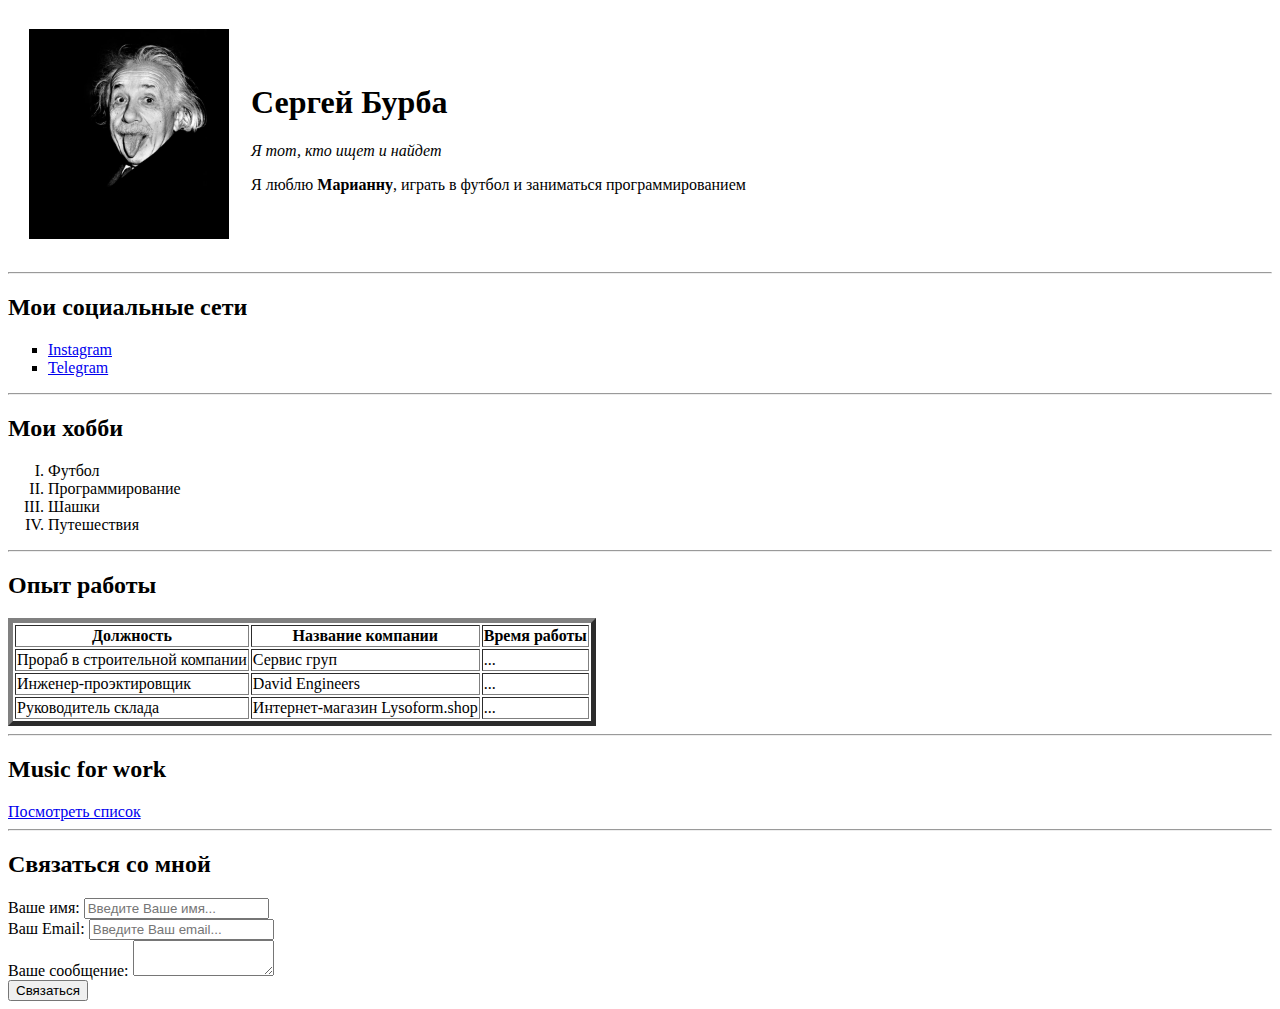
==== index.html @ e6ffceea "Create cv" ====
<!DOCTYPE html>
<html>
  <head>
    <meta charset="UTF-8" />
    <title>Serhii CV</title>
  </head>
  <body>
    <table cellspacing="20">
      <tr>
        <td>
          <img src="avatar.jpeg" width="200" alt="Here will be my foto" />
        </td>
        <td>
          <h1>Сергей Бурба</h1>
          <p><em>Я тот, кто ищет и найдет</em></p>
          <p>
            Я люблю <strong>Марианну</strong>, играть в футбол и заниматься
            программированием
          </p>
        </td>
      </tr>
    </table>

    <hr />

    <h2>Мои социальные сети</h2>
    <ul type="square">
      <li>
        <a href="https://instagram.com/sebur_1" target="_blank">Instagram</a>
      </li>
      <li><a href="https:/t.me/serhiib" target="_blank">Telegram</a></li>
    </ul>

    <hr />

    <h2>Мои хобби</h2>
    <ol type="I">
      <li>Футбол</li>
      <li>Программирование</li>
      <li>Шашки</li>
      <li>Путешествия</li>
    </ol>

    <hr />

    <h2>Опыт работы</h2>
    <table border="5">
      <tr>
        <th>Должность</th>
        <th>Название компании</th>
        <th>Время работы</th>
      </tr>
      <tr>
        <td>Прораб в строительной компании</td>
        <td>Сервис груп</td>
        <td>...</td>
      </tr>
      <tr>
        <td>Инженер-проэктировщик</td>
        <td>David Engineers</td>
        <td>...</td>
      </tr>
      <tr>
        <td>Руководитель склада</td>
        <td>Интернет-магазин Lysoform.shop</td>
        <td>...</td>
      </tr>
    </table>

    <hr />

    <h2>Music for work</h2>
    <a href="music.html">Посмотреть список</a>

    <hr />

    <h2>Связаться со мной</h2>
    <form action="/">
      <label for="name">Ваше имя:</label>
      <input type="text" id="name" placeholder="Введите Ваше имя..." />

      <br />

      <label for="email">Ваш Email:</label>
      <input type="text" id="email" placeholder="Введите Ваш email..." />

      <br />

      <label for="text">Ваше сообщение:</label>
      <textarea id="text" cols="15" rows="2"></textarea>

      <br />

      <input type="submit" value="Связаться" />
    </form>

    <footer></footer>
  </body>
</html>
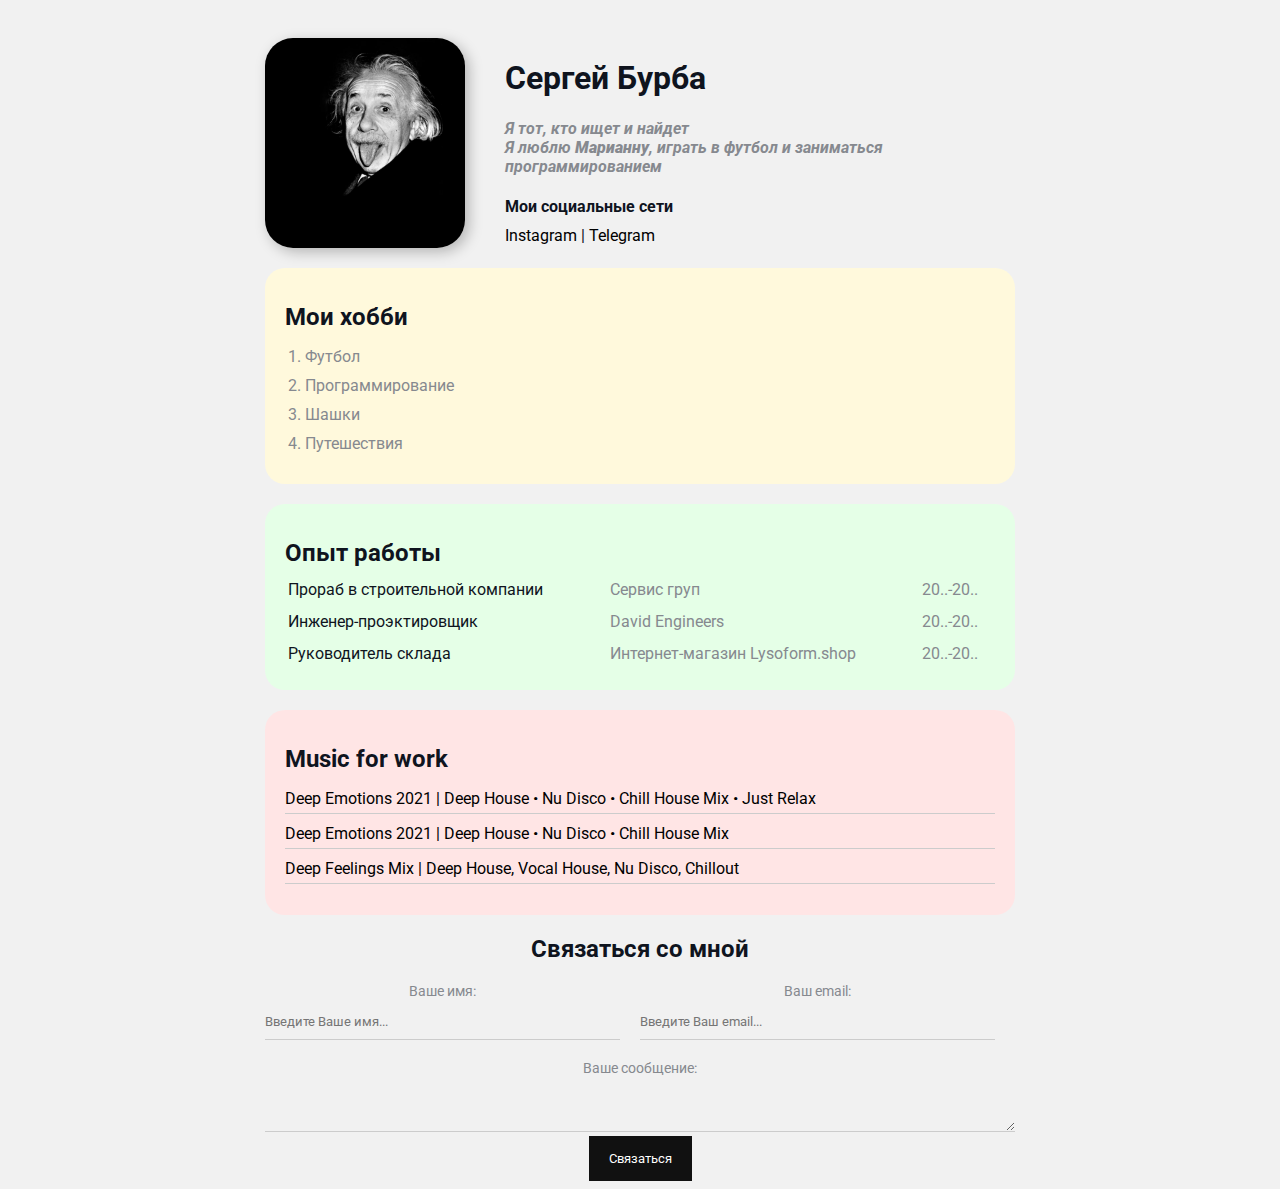
==== commit a2f632ef: "Add files via upload" ====
--- a/index.html
+++ b/index.html
@@ -3,97 +3,114 @@
   <head>
     <meta charset="UTF-8" />
     <title>Serhii CV</title>
+    <link rel="stylesheet" href="styles.css" />
   </head>
   <body>
-    <table cellspacing="20">
-      <tr>
-        <td>
-          <img src="avatar.jpeg" width="200" alt="Here will be my foto" />
-        </td>
-        <td>
+    <div class="container">
+      <div class="info">
+        <img src="avatar.jpeg" alt="Here will be my foto" class="avatar" />
+
+        <div class="info-text">
           <h1>Сергей Бурба</h1>
-          <p><em>Я тот, кто ищет и найдет</em></p>
+          <p>Я тот, кто ищет и найдет</p>
           <p>
             Я люблю <strong>Марианну</strong>, играть в футбол и заниматься
             программированием
           </p>
-        </td>
-      </tr>
-    </table>
 
-    <hr />
+          <h4>Мои социальные сети</h4>
 
-    <h2>Мои социальные сети</h2>
-    <ul type="square">
-      <li>
-        <a href="https://instagram.com/sebur_1" target="_blank">Instagram</a>
-      </li>
-      <li><a href="https:/t.me/serhiib" target="_blank">Telegram</a></li>
-    </ul>
+          <a href="https://instagram.com/sebur_1" target="_blank">Instagram</a>
+          |
+          <a href="https:/t.me/serhii_11" target="_blank">Telegram</a>
+        </div>
+      </div>
 
-    <hr />
+      <div class="card bg-yellow">
+        <h2>Мои хобби</h2>
+        <ol class="list">
+          <li>Футбол</li>
+          <li>Программирование</li>
+          <li>Шашки</li>
+          <li>Путешествия</li>
+        </ol>
+      </div>
 
-    <h2>Мои хобби</h2>
-    <ol type="I">
-      <li>Футбол</li>
-      <li>Программирование</li>
-      <li>Шашки</li>
-      <li>Путешествия</li>
-    </ol>
+      <div class="card bg-green">
+        <h2>Опыт работы</h2>
+        <table class="table">
+          <tr>
+            <td>Прораб в строительной компании</td>
+            <td>Сервис груп</td>
+            <td>20..-20..</td>
+          </tr>
+          <tr>
+            <td>Инженер-проэктировщик</td>
+            <td>David Engineers</td>
+            <td>20..-20..</td>
+          </tr>
+          <tr>
+            <td>Руководитель склада</td>
+            <td>Интернет-магазин Lysoform.shop</td>
+            <td>20..-20..</td>
+          </tr>
+        </table>
+      </div>
 
-    <hr />
+      <div class="card bg-red">
+        <h2>Music for work</h2>
+        <ul class="link-list">
+          <li>
+            <a href="https://www.youtube.com/watch?v=Zky6vmmcpqY"
+              >Deep Emotions 2021 | Deep House • Nu Disco • Chill House Mix •
+              Just Relax
+            </a>
+          </li>
+          <li>
+            <a href="https://www.youtube.com/watch?v=KffrGzuFqQY"
+              >Deep Emotions 2021 | Deep House • Nu Disco • Chill House Mix</a
+            >
+          </li>
+          <li>
+            <a href="https://www.youtube.com/watch?v=pyhOvZDNg3c"
+              >Deep Feelings Mix | Deep House, Vocal House, Nu Disco,
+              Chillout</a
+            >
+          </li>
+        </ul>
+      </div>
 
-    <h2>Опыт работы</h2>
-    <table border="5">
-      <tr>
-        <th>Должность</th>
-        <th>Название компании</th>
-        <th>Время работы</th>
-      </tr>
-      <tr>
-        <td>Прораб в строительной компании</td>
-        <td>Сервис груп</td>
-        <td>...</td>
-      </tr>
-      <tr>
-        <td>Инженер-проэктировщик</td>
-        <td>David Engineers</td>
-        <td>...</td>
-      </tr>
-      <tr>
-        <td>Руководитель склада</td>
-        <td>Интернет-магазин Lysoform.shop</td>
-        <td>...</td>
-      </tr>
-    </table>
+      <div class="contact">
+        <h2>Связаться со мной</h2>
 
-    <hr />
+        <form action="/">
+          <div class="raw">
+            <div class="form-group">
+              <label for="name">Ваше имя:</label>
+              <input type="text" id="name" placeholder="Введите Ваше имя..." />
+            </div>
 
-    <h2>Music for work</h2>
-    <a href="music.html">Посмотреть список</a>
+            <div class="form-group">
+              <label for="email">Ваш email:</label>
+              <input
+                type="text"
+                id="email"
+                placeholder="Введите Ваш email..."
+              />
+            </div>
+          </div>
 
-    <hr />
+          <div class="form-group">
+            <label for="text">Ваше сообщение:</label>
+            <textarea id="text" cols="15" rows="2"></textarea>
+          </div>
 
-    <h2>Связаться со мной</h2>
-    <form action="/">
-      <label for="name">Ваше имя:</label>
-      <input type="text" id="name" placeholder="Введите Ваше имя..." />
-
-      <br />
-
-      <label for="email">Ваш Email:</label>
-      <input type="text" id="email" placeholder="Введите Ваш email..." />
-
-      <br />
-
-      <label for="text">Ваше сообщение:</label>
-      <textarea id="text" cols="15" rows="2"></textarea>
-
-      <br />
-
-      <input type="submit" value="Связаться" />
-    </form>
-
-    <footer></footer>
+          <input class="btn" type="submit" value="Связаться" />
+        </form>
+      </div>
+      <!-- <div class="position">
+        <div class="box"></div>
+      </div> -->
+    </div>
   </body>
 </html>
--- a/styles.css
+++ b/styles.css
@@ -0,0 +1,227 @@
+@import url('https://fonts.googleapis.com/css2?family=Roboto&display=swap');
+
+body {
+  background-color: #f1f1f1;
+  color: #0f141e;
+  font-size: 16px;
+  font-weight: normal;
+  font-family: 'Roboto', sans-serif;
+
+  /* font: normal 16px 'Roboto', sans-serif; */
+}
+
+a {
+  color: black;
+  text-decoration: none;
+}
+
+a:hover {
+  text-decoration: underline;
+}
+
+a:active {
+  color: blue;
+}
+
+a:visited {
+  color: grey;
+}
+
+.avatar {
+  width: 200px;
+  border-radius: 28px;
+  box-shadow: 4px 4px 14px rgba(0, 0, 0, 0.25);
+}
+
+.info {
+  display: flex;
+  margin-bottom: 20px;
+}
+
+@media (max-width: 700px) {
+  .info {
+    display: block;
+    text-align: center;
+  }
+}
+/* Таким способ при сужении экрана, наш блок инфо перемащается в центрированный формат */
+
+.info-text {
+  margin-left: 40px;
+}
+
+.info-text h4 {
+  margin-bottom: 10px;
+}
+
+.info p {
+  color: #86898f;
+  margin: 0;
+  font-style: italic;
+  font-weight: bold;
+  text-decoration: none;
+  /* text-transform: uppercase; */
+  /* letter-spacing: 5px; */
+  /* word-spacing: 42px; */
+}
+
+/* Box model */
+
+.container {
+  max-width: 750px;
+  margin: auto;
+  padding-top: 30px;
+}
+
+/* .social {
+  background: aqua; */
+/* padding: 15px; */
+/* padding: 15px 40px; */
+/* padding 15px 20px 25px 30px;
+  margin: 5px;
+
+  border: 5px solid red;
+  border-bottom-style: dotted;
+  border-top-width: 15px;
+  border-right-color: blue;
+} */
+
+/* .box-model div{
+  float: left;
+  background: black;
+  height: 200px;
+  width: 25%;
+  border: 4px red solid;
+  box-sizing: border-box;
+} */
+
+.bg-yellow {
+  background-color: #fff9dc;
+}
+
+.bg-green {
+  background-color: #e5ffe7;
+}
+.bg-red {
+  background-color: #ffe5e5;
+}
+
+.card {
+  padding: 15px 20px;
+  margin-bottom: 20px;
+  border-radius: 20px;
+}
+
+.card h2 {
+  margin-bottom: 10px;
+}
+
+.list {
+  padding: 0 20px;
+}
+
+.list li {
+  color: #86898f;
+  margin-bottom: 10px;
+}
+
+.table {
+  width: 100%;
+}
+
+.table td {
+  padding-bottom: 10px;
+  /* margin не применился потому что есть определенные свойства табл */
+}
+
+.table td:nth-child(2),
+.table td:nth-child(3) {
+  color: #86898f;
+}
+
+.link-list {
+  list-style: none;
+  padding: 0;
+}
+
+.link-list li {
+  margin-bottom: 10px;
+  padding-bottom: 5px;
+  border-bottom: 1px solid #ccc;
+}
+
+.contact {
+  text-align: center;
+}
+
+.form-group label {
+  display: block;
+  font-size: 14px;
+  color: #86898f;
+}
+
+.form-group input,
+.form-group textarea {
+  width: 100%;
+  box-sizing: border-box;
+  border: none;
+  border-bottom: 1px solid #ccc;
+  color: #000;
+  padding: 15px 0 10px;
+  outline: none;
+  /* outline:none убирает синюю граничную подсветку полей ввода */
+  font-family: inherit;
+  /* inherit означает что шрифт должен наследываться */
+  background: transparent;
+  /* transparent делает фон прозрачным */
+}
+
+.raw {
+  display: flex;
+  margin-bottom: 20px;
+}
+
+.raw > .form-group {
+  width: 50%;
+  margin-right: 20px;
+}
+/* Здесь мы по половине всей ширины сделали два поля ввода для имени и имейла */
+
+.raw > .form-group:last child {
+  margin-right: 0;
+}
+
+.btn {
+  background: #111;
+  padding: 15px 20px;
+  color: #fff;
+  border: none;
+  font-family: inherit;
+  cursor: pointer;
+}
+/* cursor: pointer показывает что это кнопка при наведении */
+
+.btn:hover {
+  opacity: 0.9;
+}
+/* hover в этом случае называется псевдоселектором
+его свойство opacity подсвечивает кнопку при наведении */
+
+/* Position */
+/* .position {
+  position: relative;
+  border: 4px solid black;
+  margin-top: 40px;
+  padding: 20px;
+  height: 300px;
+}
+
+.box {
+  position: fixed;
+  top: 0;
+  left: 0;
+  height: 50px;
+  width: 100%;
+  background: lightcoral;
+} */
+/* Это фишки с позицией двигающейся строки. Там навигация, или телефония и тд. Как она делается */
